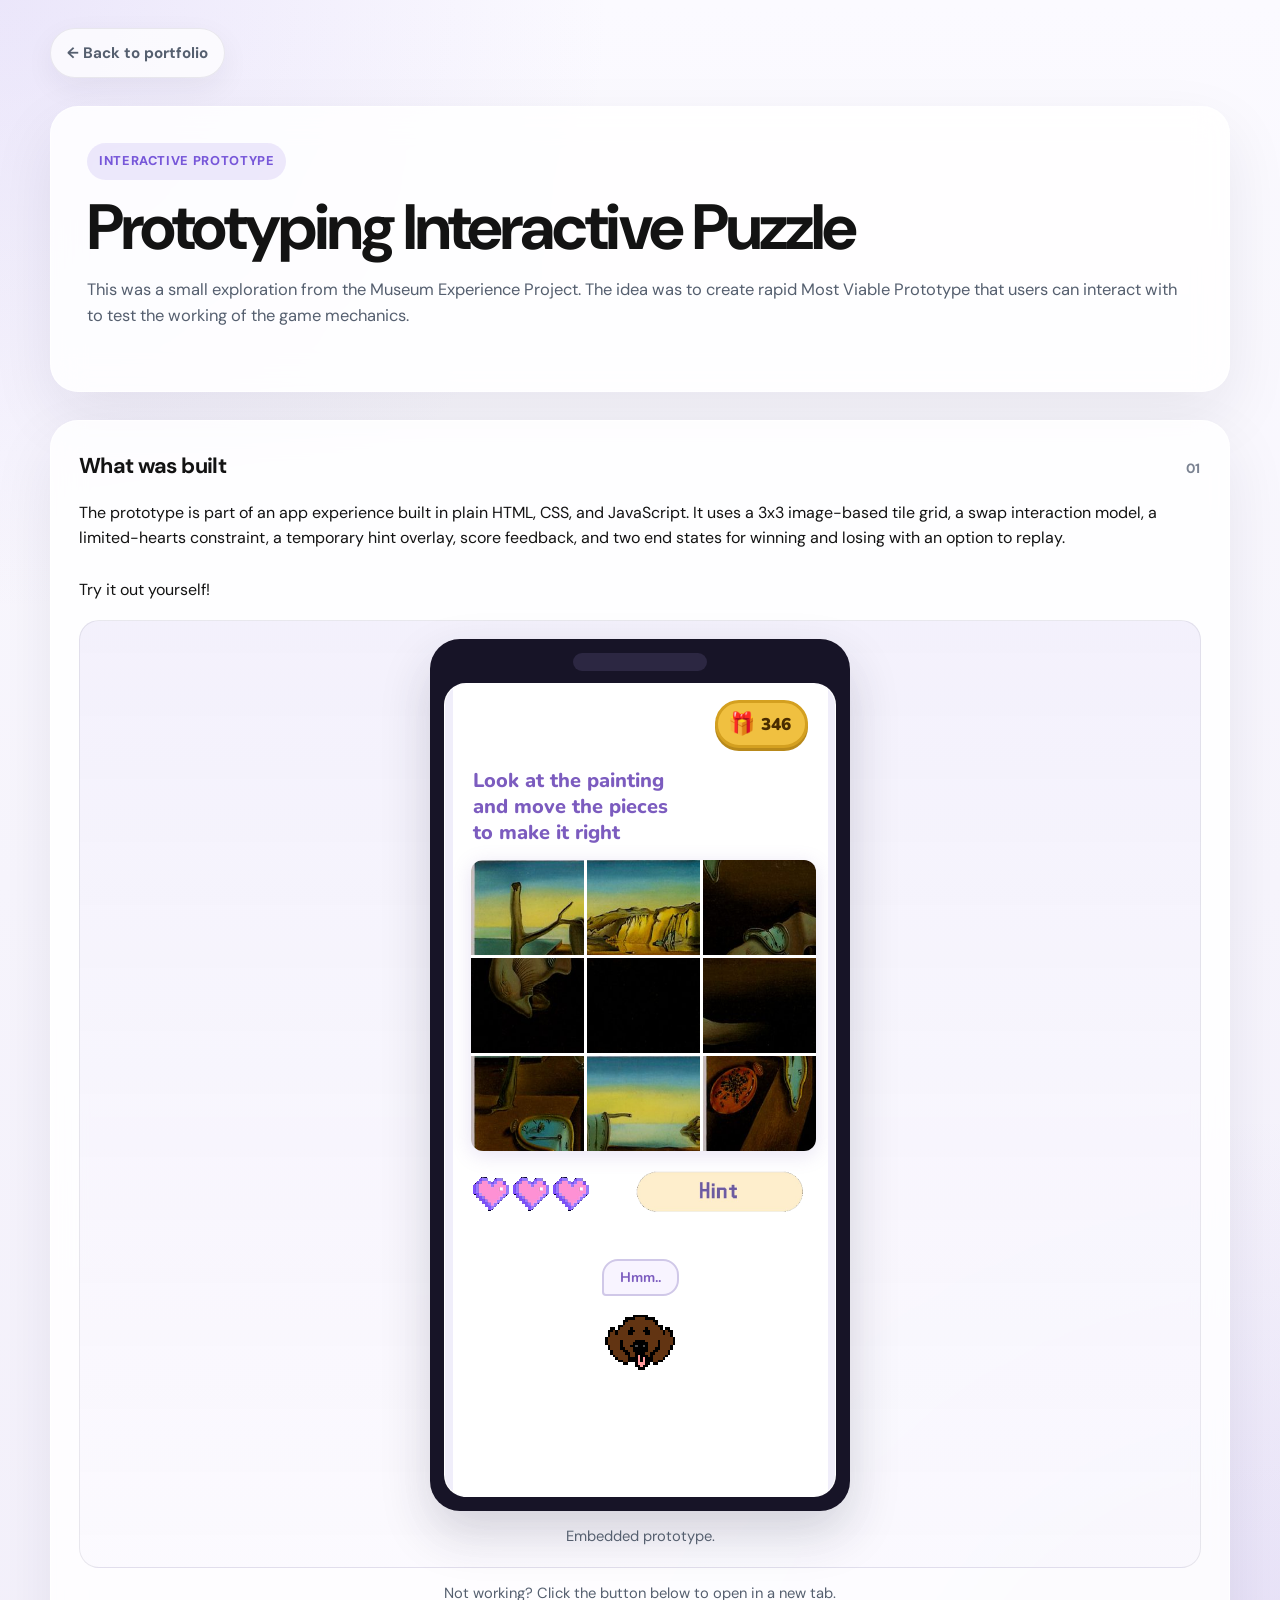
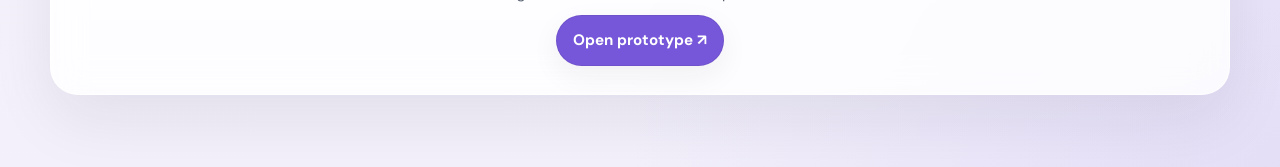
==== interactive-puzzle-case-study.html @ 68152f70 "Initial Commit" ====
<!DOCTYPE html>
<html lang="en">

<head>
  <meta charset="UTF-8" />
  <meta name="viewport" content="width=device-width, initial-scale=1.0" />
  <title>Prototyping Interactive Puzzle</title>
  <link rel="preconnect" href="https://fonts.googleapis.com" />
  <link rel="preconnect" href="https://fonts.gstatic.com" crossorigin />
  <link href="https://fonts.googleapis.com/css2?family=DM+Sans:wght@400;500;700;800&display=swap" rel="stylesheet" />
  <style>
    :root {
      --bg: #f6f4fb;
      --surface: rgba(255, 255, 255, 0.84);
      --surface-strong: #ffffff;
      --line: rgba(15, 23, 42, 0.08);
      --text: #131313;
      --muted: #555f6f;
      --accent: #7757d9;
      --accent-soft: rgba(119, 87, 217, 0.12);
      --shadow: 0 24px 64px rgba(30, 28, 55, 0.08);
      --radius-xl: 28px;
      --radius-lg: 20px;
      --radius-md: 16px;
      --wrap: 1180px;
    }

    * {
      box-sizing: border-box;
      margin: 0;
      padding: 0;
    }

    body {
      min-height: 100vh;
      font-family: "DM Sans", sans-serif;
      color: var(--text);
      background:
        radial-gradient(circle at top left, rgba(162, 140, 230, 0.18), transparent 28%),
        radial-gradient(circle at bottom right, rgba(119, 87, 217, 0.12), transparent 30%),
        linear-gradient(180deg, #fbfaff 0%, #f3f0fb 100%);
      line-height: 1.6;
      -webkit-font-smoothing: antialiased;
    }

    a {
      color: inherit;
      text-decoration: none;
    }

    img {
      display: block;
      max-width: 100%;
    }

    .page {
      width: min(calc(100% - 32px), var(--wrap));
      margin: 0 auto;
      padding: 28px 0 72px;
    }

    .topbar {
      display: flex;
      align-items: center;
      justify-content: space-between;
      gap: 16px;
      margin-bottom: 28px;
      flex-wrap: wrap;
    }

    .back-link,
    .demo-link {
      display: inline-flex;
      align-items: center;
      gap: 10px;
      padding: 12px 16px;
      border-radius: 999px;
      border: 1px solid var(--line);
      font-size: 0.95rem;
      font-weight: 700;
      box-shadow: 0 10px 30px rgba(30, 28, 55, 0.06);
    }

    .back-link {
      background: rgba(255, 255, 255, 0.72);
      color: var(--muted);
    }

    .demo-link {
      background: var(--accent);
      color: #ffffff;
    }

    .hero {
      display: grid;
      gap: 28px;
      align-items: stretch;
      margin-bottom: 28px;
    }

    .hero-copy,
    .hero-panel,
    .section-card,
    .side-card {
      background: var(--surface);
      border: 1px solid rgba(255, 255, 255, 0.72);
      backdrop-filter: blur(16px);
      -webkit-backdrop-filter: blur(16px);
      box-shadow: var(--shadow);
    }

    .hero-copy {
      border-radius: var(--radius-xl);
      padding: 36px;
    }

    .eyebrow {
      display: inline-flex;
      align-items: center;
      padding: 8px 12px;
      border-radius: 999px;
      background: var(--accent-soft);
      color: var(--accent);
      font-size: 0.8rem;
      font-weight: 800;
      letter-spacing: 0.05em;
      text-transform: uppercase;
      margin-bottom: 18px;
    }

    h1 {
      font-size: clamp(2.2rem, 5vw, 4.1rem);
      line-height: 0.95;
      letter-spacing: -0.045em;
      margin-bottom: 18px;
    }

    .hero-summary {
      font-size: 1.03rem;
      color: var(--muted);
      margin-bottom: 26px;
    }

    .meta-grid {
      display: grid;
      grid-template-columns: repeat(4, minmax(0, 1fr));
      gap: 14px;
    }

    .meta-item {
      padding: 16px;
      border-radius: var(--radius-md);
      background: rgba(255, 255, 255, 0.76);
      border: 1px solid var(--line);
    }

    .meta-label {
      font-size: 0.75rem;
      text-transform: uppercase;
      letter-spacing: 0.05em;
      color: #6b7280;
      margin-bottom: 8px;
      font-weight: 800;
    }

    .meta-value {
      font-size: 0.95rem;
      font-weight: 700;
      line-height: 1.45;
    }

    .hero-panel {
      border-radius: var(--radius-xl);
      padding: 18px;
      display: grid;
      gap: 16px;
    }

    .hero-visual {
      border-radius: calc(var(--radius-xl) - 10px);
      overflow: hidden;
      background: #efeafc;
    }

    .hero-visual img {
      width: 100%;
      height: 100%;
      object-fit: cover;
    }

    .hero-note {
      padding: 16px;
      border-radius: var(--radius-md);
      background: var(--surface-strong);
      border: 1px solid var(--line);
      color: var(--muted);
    }

    .hero-note strong {
      display: block;
      font-size: 0.84rem;
      color: #6b7280;
      letter-spacing: 0.05em;
      text-transform: uppercase;
      margin-bottom: 6px;
    }

    .content-grid {
      display: grid;
      gap: 28px;
      align-items: start;
    }

    .content-stack {
      display: grid;
      gap: 22px;
    }

    .section-card {
      border-radius: var(--radius-xl);
      padding: 28px;
    }

    .section-heading {
      display: flex;
      align-items: baseline;
      justify-content: space-between;
      gap: 16px;
      margin-bottom: 16px;
    }

    h2 {
      font-size: 1.35rem;
      letter-spacing: -0.03em;
    }

    .section-index {
      font-size: 0.84rem;
      font-weight: 800;
      color: #7b8392;
      text-transform: uppercase;
      letter-spacing: 0.05em;
    }

    p+p {
      margin-top: 14px;
    }

    .bullet-list {
      list-style: none;
      display: grid;
      gap: 12px;
      margin-top: 14px;
    }

    .bullet-list li {
      position: relative;
      padding-left: 18px;
      color: var(--muted);
    }

    .bullet-list li::before {
      content: "";
      position: absolute;
      left: 0;
      top: 0.58em;
      width: 8px;
      height: 8px;
      border-radius: 999px;
      background: var(--accent);
      transform: translateY(-50%);
    }

    .feature-grid {
      display: grid;
      grid-template-columns: repeat(2, minmax(0, 1fr));
      gap: 14px;
      margin-top: 18px;
    }

    .prototype-shell {
      margin-top: 18px;
      padding: 18px;
      border-radius: var(--radius-lg);
      background: linear-gradient(180deg, rgba(119, 87, 217, 0.08) 0%, rgba(119, 87, 217, 0.02) 100%);
      border: 1px solid var(--line);
    }

    .prototype-frame {
      width: min(100%, 420px);
      margin: 0 auto;
      padding: 14px;
      border-radius: 30px;
      background: #171427;
      box-shadow: 0 22px 50px rgba(30, 28, 55, 0.18);
    }

    .prototype-notch {
      width: 34%;
      height: 18px;
      margin: 0 auto 12px;
      border-radius: 999px;
      background: #2c2742;
    }

    .prototype-screen {
      overflow: hidden;
      border-radius: 22px;
      background: #ffffff;
      border: 1px solid rgba(255, 255, 255, 0.08);
    }

    .prototype-screen iframe {
      width: 100%;
      height: 812px;
      border: 0;
      display: block;
      background: #ffffff;
    }

    .prototype-caption {
      margin-top: 14px;
      text-align: center;
      font-size: 0.92rem;
      color: var(--muted);
    }

    .feature-card {
      padding: 18px;
      border-radius: var(--radius-md);
      background: rgba(255, 255, 255, 0.76);
      border: 1px solid var(--line);
    }

    .feature-card h3 {
      font-size: 1rem;
      margin-bottom: 8px;
    }

    .feature-card p {
      font-size: 0.95rem;
      color: var(--muted);
    }

    .sidebar-stack {
      display: grid;
      gap: 22px;
      position: sticky;
      top: 24px;
    }

    .side-card {
      border-radius: var(--radius-xl);
      padding: 22px;
    }

    .side-card h3 {
      font-size: 1rem;
      margin-bottom: 12px;
      letter-spacing: -0.02em;
    }

    .side-list {
      list-style: none;
      display: grid;
      gap: 10px;
    }

    .side-list li {
      color: var(--muted);
      font-size: 0.95rem;
      padding-bottom: 10px;
      border-bottom: 1px solid var(--line);
    }

    .side-list li:last-child {
      border-bottom: none;
      padding-bottom: 0;
    }

    .protoype-mention {
      flex-direction: column;
      display: flex;
      align-items: center;
      gap: 10px;
    }

    .quote {
      font-size: 1rem;
      font-weight: 600;
      line-height: 1.55;
      color: #232736;
    }

    .callout {
      margin-top: 16px;
      padding: 16px 18px;
      border-left: 3px solid var(--accent);
      background: rgba(119, 87, 217, 0.08);
      border-radius: 0 14px 14px 0;
      color: var(--muted);
    }

    @media (max-width: 1020px) {
      .hero {
        grid-template-columns: 1fr;
      }

      .content-grid {
        grid-template-columns: 1fr;
      }

      .sidebar-stack {
        position: static;
      }

      .meta-grid {
        grid-template-columns: repeat(2, minmax(0, 1fr));
      }
    }

    @media (max-width: 680px) {
      .page {
        width: min(calc(100% - 20px), var(--wrap));
        padding-top: 20px;
      }

      .hero-copy,
      .section-card,
      .side-card {
        padding: 22px;
      }

      .meta-grid,
      .feature-grid {
        grid-template-columns: 1fr;
      }

      .prototype-frame {
        width: 100%;
        padding: 10px;
        border-radius: 24px;
      }

      .prototype-screen iframe {
        height: 720px;
      }

      .topbar {
        margin-bottom: 20px;
      }
    }
  </style>
</head>

<body>
  <div class="page">
    <div class="topbar">
      <a class="back-link" href="index.html">← Back to portfolio</a>
    </div>

    <section class="hero">
      <div class="hero-copy">
        <div class="eyebrow">Interactive Prototype</div>
        <h1>Prototyping Interactive Puzzle</h1>
        <p class="hero-summary">
          This was a small exploration from the Museum Experience Project. The idea was to create rapid Most Viable
          Prototype that users can interact with to test the working of the game mechanics.
        </p>
      </div>
    </section>

    <section class="content-grid">
      <div class="content-stack">
        <article class="section-card">
          <div class="section-heading">
            <h2>What was built</h2>
            <span class="section-index">01</span>
          </div>
          <p>
            The prototype is part of an app experience built in plain HTML, CSS, and JavaScript. It uses a 3x3
            image-based tile grid, a swap interaction model, a limited-hearts constraint, a temporary hint overlay,
            score feedback, and two end states for winning and losing with an option to replay.<br><br>Try it out
            yourself!
          </p>
          <div class="prototype-shell">
            <div class="prototype-frame">
              <div class="prototype-notch"></div>
              <div class="prototype-screen">
                <iframe src="puzzle_game.html" title="Interactive puzzle prototype"></iframe>
              </div>
            </div>
            <p class="prototype-caption">Embedded prototype.</p>
          </div>

          <div class="protoype-mention">
            <p class="prototype-caption">Not working? Click the button below to open in a new tab.
            </p>
            <a class="demo-link" target="_blank" href="puzzle_game.html">Open prototype ↗</a>
          </div>
        </article>

      </div>
    </section>
  </div>
</body>

</html>
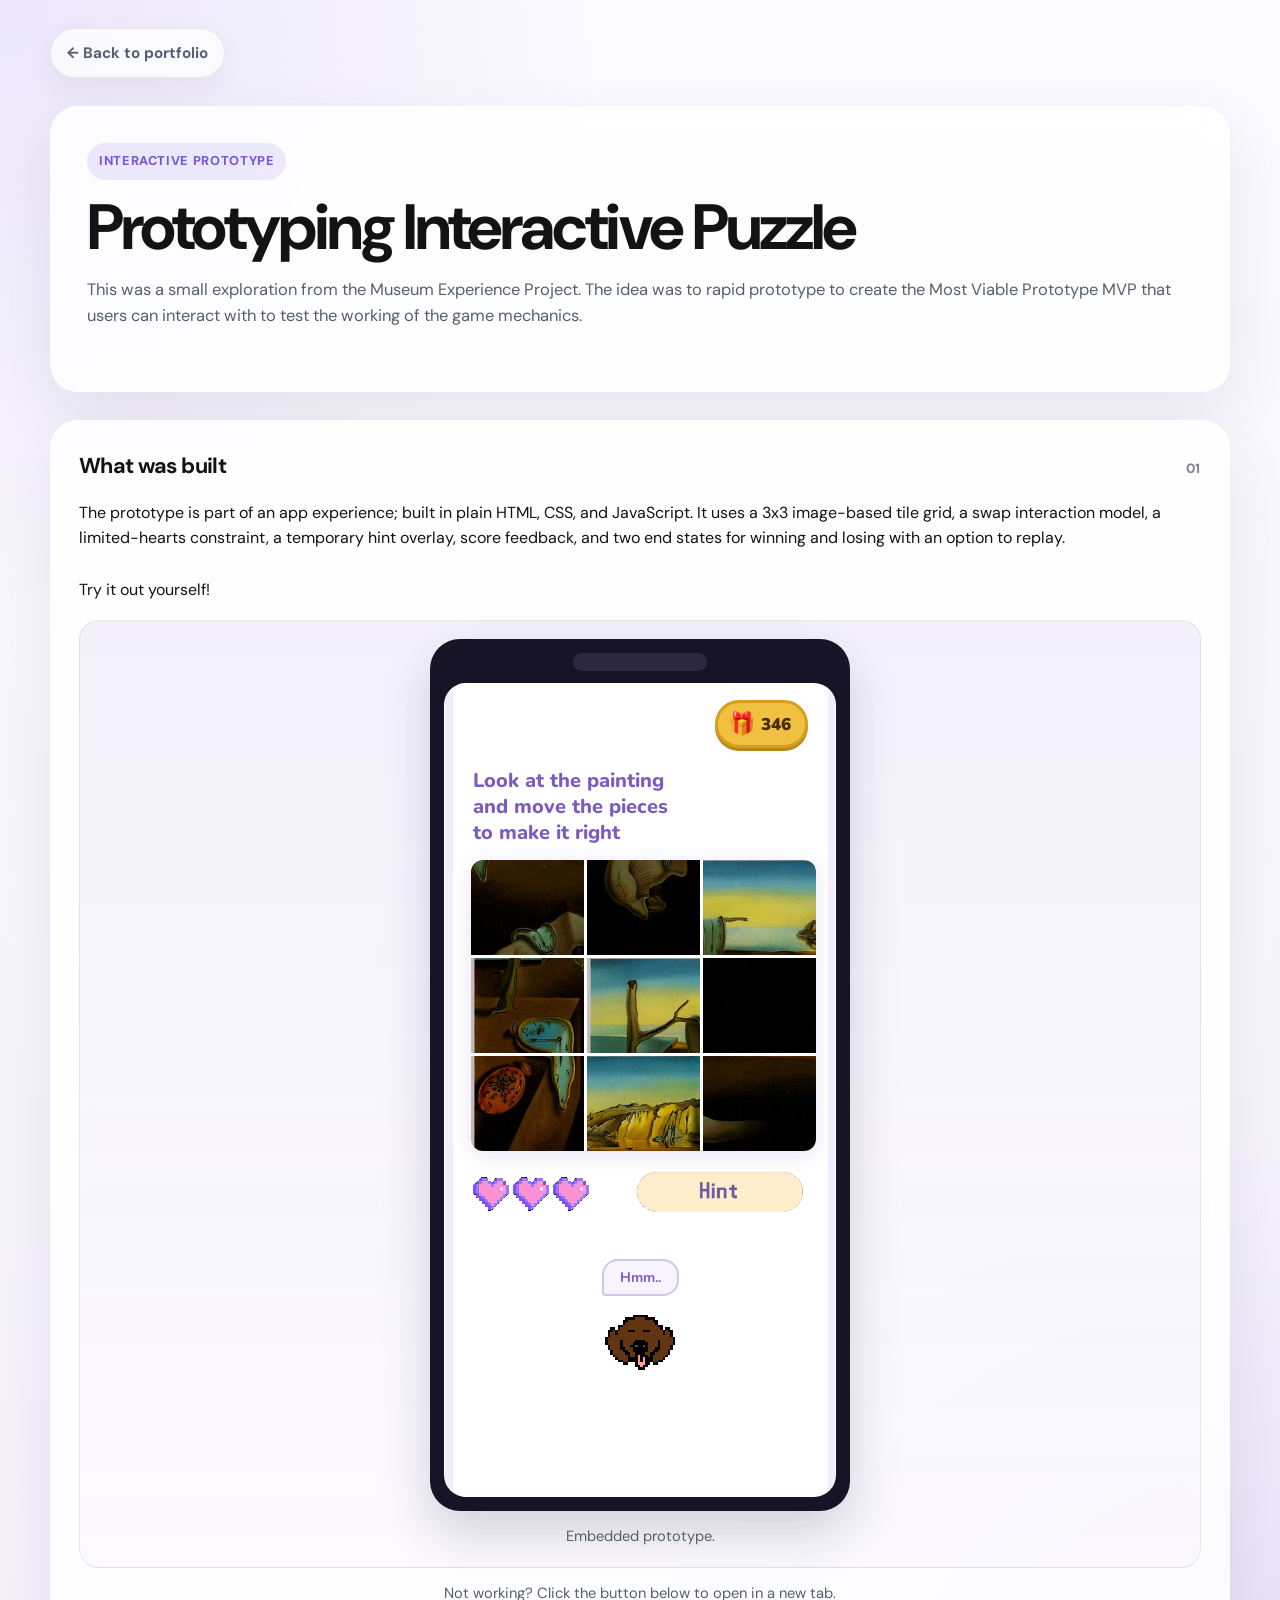
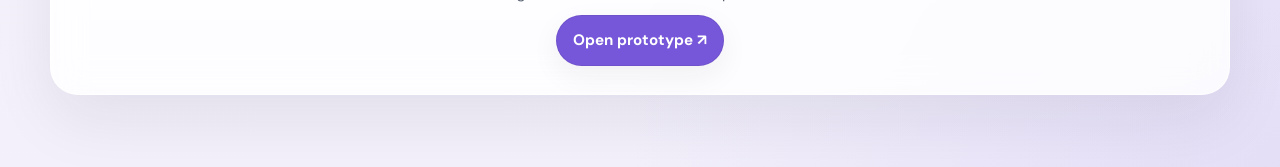
==== commit 29cac0a0: "Edited documentation, Name Tags" ====
--- a/interactive-puzzle-case-study.html
+++ b/interactive-puzzle-case-study.html
@@ -464,8 +464,8 @@
         <div class="eyebrow">Interactive Prototype</div>
         <h1>Prototyping Interactive Puzzle</h1>
         <p class="hero-summary">
-          This was a small exploration from the Museum Experience Project. The idea was to create rapid Most Viable
-          Prototype that users can interact with to test the working of the game mechanics.
+          This was a small exploration from the Museum Experience Project. The idea was to rapid prototype to create the Most Viable
+          Prototype MVP that users can interact with to test the working of the game mechanics.
         </p>
       </div>
     </section>
@@ -478,7 +478,7 @@
             <span class="section-index">01</span>
           </div>
           <p>
-            The prototype is part of an app experience built in plain HTML, CSS, and JavaScript. It uses a 3x3
+            The prototype is part of an app experience; built in plain HTML, CSS, and JavaScript. It uses a 3x3
             image-based tile grid, a swap interaction model, a limited-hearts constraint, a temporary hint overlay,
             score feedback, and two end states for winning and losing with an option to replay.<br><br>Try it out
             yourself!
